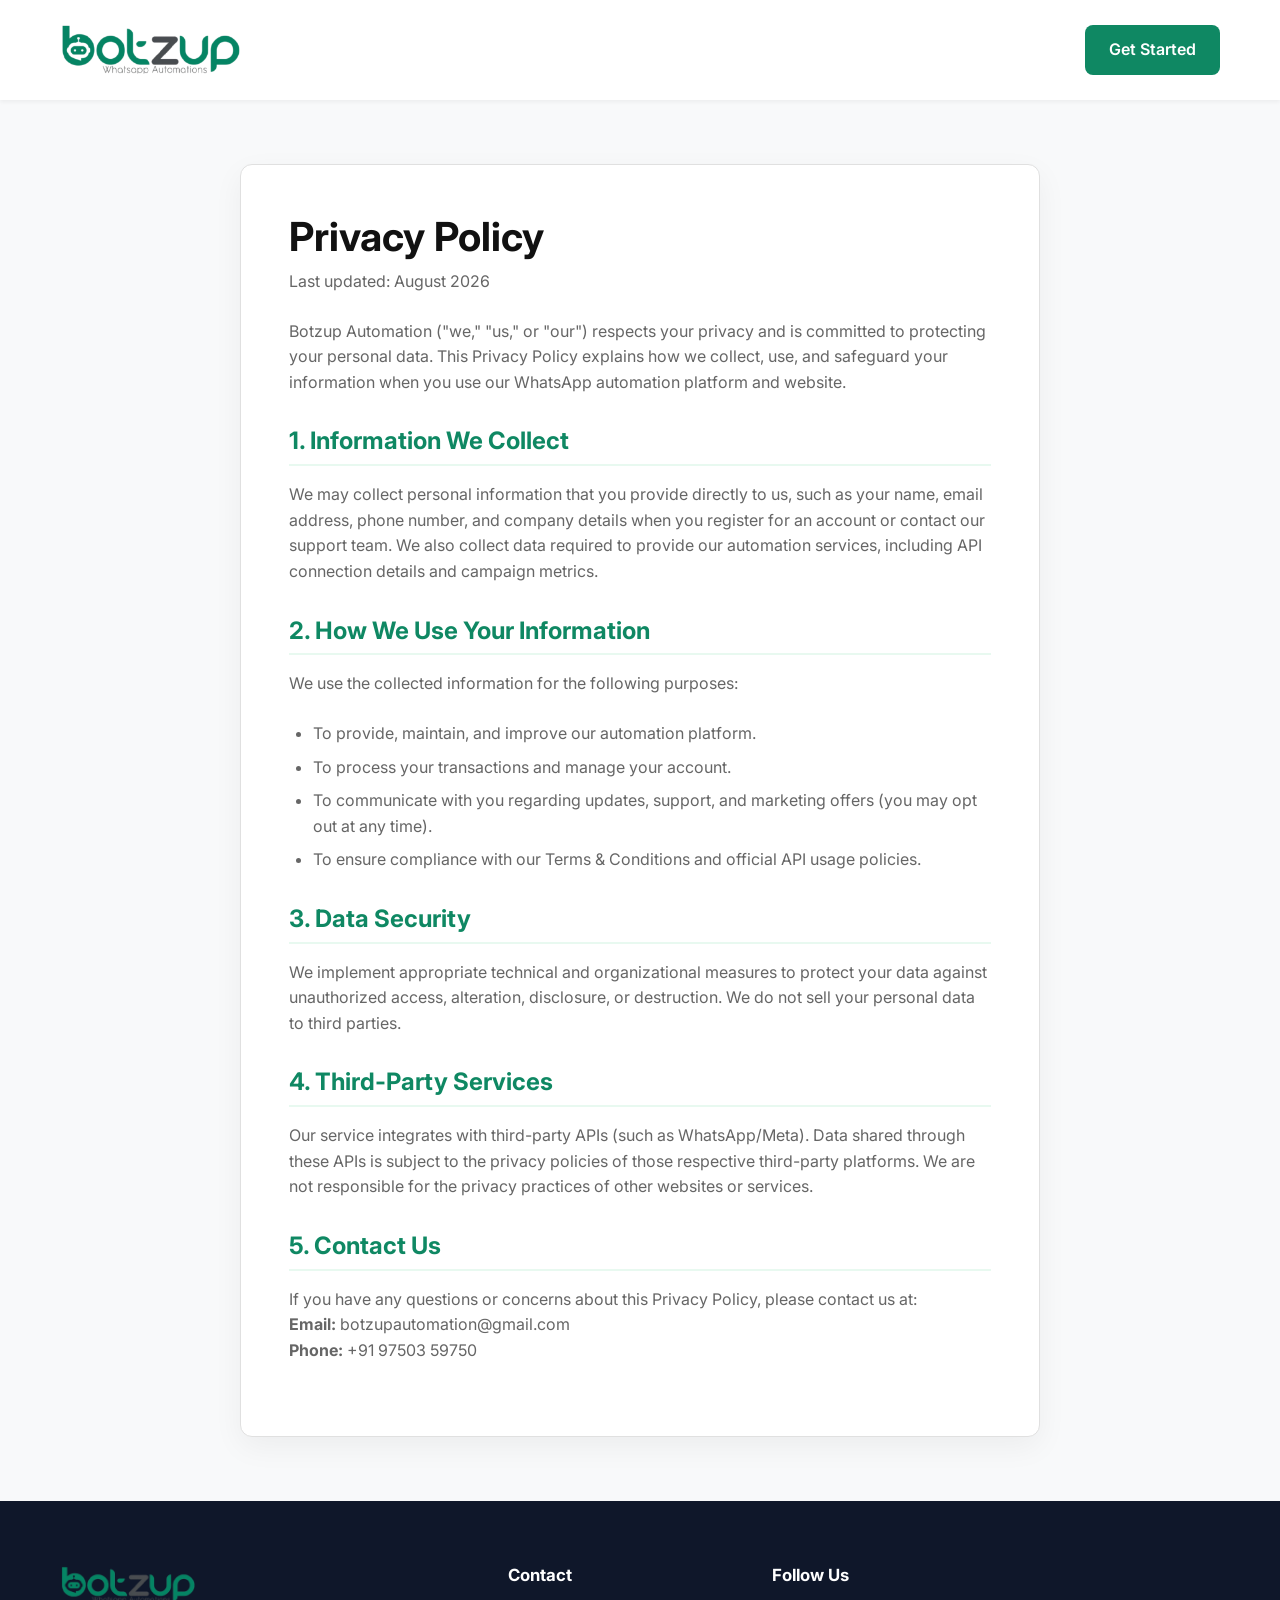
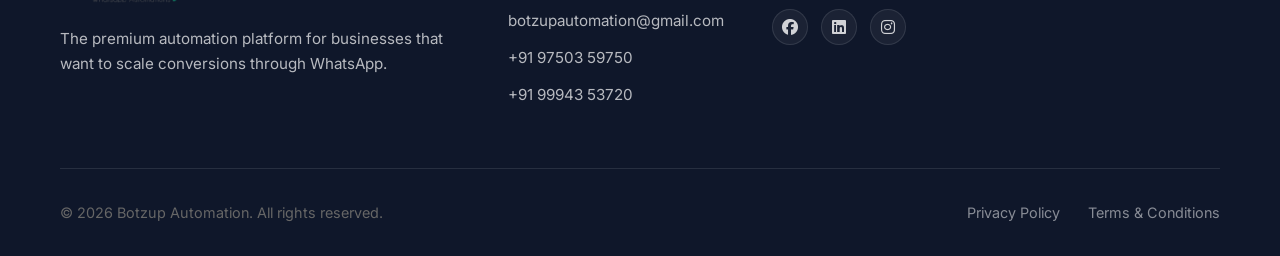
==== privacy-policy.html @ b065ecfe "first commit" ====
<!DOCTYPE html>
<html lang="en">

<head>
    <meta charset="UTF-8">
    <meta name="viewport" content="width=device-width, initial-scale=1.0">
    <title>Privacy Policy - Botzup</title>
    <link rel="stylesheet" href="css/style.css">
    <link href="https://fonts.googleapis.com/css2?family=Inter:wght@400;500;600;700;800&display=swap" rel="stylesheet">
    <link rel="stylesheet" href="https://cdnjs.cloudflare.com/ajax/libs/font-awesome/6.4.0/css/all.min.css">
    <link rel="icon" href="assets/images/logo.png">
</head>

<body>
    
    <header class="header" id="header">
        <div class="container header-container">
            <a href="index.html" class="logo">
                <img src="assets/images/logo23.png" alt="Botzup Ads Logo">
            </a>
            <div class="header-cta">
                <a href="login.html" class="btn btn-primary" style="text-decoration: none;">Get Started</a>
            </div>
        </div>
    </header>

    <main>
        <section class="section" style="background-color: var(--bg-light); padding: 4rem 0;">
            <div class="container">
                <div class="legal-content">
                    <h1>Privacy Policy</h1>
                    <p>Last updated: August 2026</p>
                    <p>Botzup Automation ("we," "us," or "our") respects your privacy and is committed to protecting your personal data. This Privacy Policy explains how we collect, use, and safeguard your information when you use our WhatsApp automation platform and website.</p>

                    <h2>1. Information We Collect</h2>
                    <p>We may collect personal information that you provide directly to us, such as your name, email address, phone number, and company details when you register for an account or contact our support team. We also collect data required to provide our automation services, including API connection details and campaign metrics.</p>

                    <h2>2. How We Use Your Information</h2>
                    <p>We use the collected information for the following purposes:</p>
                    <ul>
                        <li>To provide, maintain, and improve our automation platform.</li>
                        <li>To process your transactions and manage your account.</li>
                        <li>To communicate with you regarding updates, support, and marketing offers (you may opt out at any time).</li>
                        <li>To ensure compliance with our Terms & Conditions and official API usage policies.</li>
                    </ul>

                    <h2>3. Data Security</h2>
                    <p>We implement appropriate technical and organizational measures to protect your data against unauthorized access, alteration, disclosure, or destruction. We do not sell your personal data to third parties.</p>

                    <h2>4. Third-Party Services</h2>
                    <p>Our service integrates with third-party APIs (such as WhatsApp/Meta). Data shared through these APIs is subject to the privacy policies of those respective third-party platforms. We are not responsible for the privacy practices of other websites or services.</p>

                    <h2>5. Contact Us</h2>
                    <p>If you have any questions or concerns about this Privacy Policy, please contact us at:<br>
                    <strong>Email:</strong> botzupautomation@gmail.com<br>
                    <strong>Phone:</strong> +91 97503 59750</p>
                </div>
            </div>
        </section>
    </main>

    <footer class="footer">
        <div class="container">
            <div class="footer-grid">
                <div class="footer-brand">
                    <img src="assets/images/logo23.png" alt="Botzup Ads Logo"
                        style="height: 40px; margin-bottom: 15px;">
                    <p>The premium automation platform for businesses that want to scale conversions through WhatsApp.</p>
                </div>
                <div class="footer-contact">
                    <h4>Contact</h4>
                    <p>botzupautomation@gmail.com</p>
                    <p>+91 97503 59750</p>
                    <p>+91 99943 53720</p>
                </div>
                <div class="footer-social">
                    <h4>Follow Us</h4>
                    <div class="social-links">
                        <a href="https://www.facebook.com/profile.php?id=61565108740027"><i
                                class="fa-brands fa-facebook"></i></a>
                        <a href="https://www.linkedin.com/in/botzup-automations-439b57391/"><i
                                class="fa-brands fa-linkedin"></i></a>
                        <a href="https://www.instagram.com/botzup_automations/"><i
                                class="fa-brands fa-instagram"></i></a>
                    </div>
                </div>
            </div>
            <div class="footer-bottom">
                <p>&copy; 2026 Botzup Automation. All rights reserved.</p>
                <p>
                    <a href="privacy-policy.html">Privacy Policy</a>
                    <a href="terms-conditions.html">Terms & Conditions</a>
                </p>
            </div>
        </div>
    </footer>

    <script src="js/script.js"></script>
</body>

</html>
---- css/style.css ----
/* 1. Reset / Base */
* {
    margin: 0;
    padding: 0;
    box-sizing: border-box;
}

/* 2. Variables */
:root {
    --primary-color: #0f8863;
    /* Botzup Logo Teal */
    --primary-dark: #096347;
    --secondary-color: #4a4a4f;
    --text-color: #333333;
    --text-light: #666666;
    --bg-color: #ffffff;
    --bg-light: #f8f9fa;
    --border-color: #e0e0e0;
    --shadow-sm: 0 2px 4px rgba(0, 0, 0, 0.05);
    --shadow-md: 0 4px 6px rgba(0, 0, 0, 0.07);
    --shadow-lg: 0 10px 15px rgba(0, 0, 0, 0.1);
    --border-radius: 12px;
    --transition: all 0.3s ease;
    --font-family: 'Inter', sans-serif;
}

/* 3. Typography */
body {
    font-family: var(--font-family);
    color: var(--text-color);
    line-height: 1.6;
    background-color: var(--bg-color);
}

h1,
h2,
h3,
h4,
h5,
h6 {
    font-weight: 700;
    line-height: 1.2;
    margin-bottom: 1rem;
    color: #111;
}

h1 {
    font-size: 3rem;
}

h2 {
    font-size: 2.2rem;
}

h3 {
    font-size: 1.5rem;
}

p {
    margin-bottom: 1rem;
    color: var(--text-light);
}

a {
    color: var(--primary-dark);
    text-decoration: none;
    transition: var(--transition);
}

a:hover {
    color: var(--primary-color);
}

.container {
    max-width: 1200px;
    margin: 0 auto;
    padding: 0 20px;
}

.section-title {
    text-align: center;
    margin-bottom: 3rem;
}

section {
    padding: 5rem 0;
}

.bg-light {
    background-color: var(--bg-light);
}

/* 4. Buttons */
.btn {
    display: inline-block;
    padding: 12px 24px;
    border-radius: 8px;
    font-weight: 600;
    font-size: 1rem;
    cursor: pointer;
    border: none;
    transition: var(--transition);
    text-align: center;
}

.btn-primary {
    background-color: var(--primary-color);
    color: white;
}

.btn-primary:hover {
    background-color: var(--primary-dark);
    transform: translateY(-2px);
    box-shadow: var(--shadow-md);
}

.btn-secondary {
    background-color: var(--text-color);
    color: white;
}

.btn-secondary:hover {
    background-color: #111;
    transform: translateY(-2px);
}

.btn-outline {
    background-color: transparent;
    border: 2px solid white;
    color: white;
}

.btn-outline:hover {
    background-color: white;
    color: var(--primary-dark);
}

.btn-whatsapp {
    background-color: #fff;
    color: var(--primary-color);
    border: 1px solid var(--border-color);
    display: flex;
    align-items: center;
    gap: 8px;
    justify-content: center;
}

.btn-whatsapp:hover {
    background-color: var(--bg-light);
    border-color: var(--primary-color);
}

.btn-whatsapp i {
    font-size: 1.2rem;
}

/* 4.5 Header */
.header {
    background: white;
    padding: 15px 0;
    box-shadow: var(--shadow-sm);
    position: sticky;
    top: 0;
    z-index: 1000;
}

.header-container {
    display: flex;
    justify-content: space-between;
    align-items: center;
}

.logo {
    display: flex;
    align-items: center;
    text-decoration: none;
}

.logo img {
    height: 70px;
    /* Standard navbar logo height */
    width: 180px;
    object-fit: contain;
    /* margin-top: -31px; */
}

.nav {
    display: flex;
    align-items: center;
    gap: 2rem;
}

.nav-list {
    display: flex;
    list-style: none;
    gap: 1.5rem;
}

.nav-link {
    color: var(--text-color);
    font-weight: 500;
}

.nav-link:hover {
    color: var(--primary-color);
}

/* 5. Hero */
.hero-section {
    padding: 6rem 0;
    background: linear-gradient(135deg, #ffffff 0%, #f0fcf4 100%);
    overflow: hidden;
}

.hero-container {
    display: flex;
    align-items: center;
    gap: 4rem;
}

.hero-content {
    flex: 1;
}

.hero-content h1 {
    font-size: 3.5rem;
    margin-bottom: 1.5rem;
    letter-spacing: -1px;
}

.hero-content p {
    font-size: 1.2rem;
    margin-bottom: 2rem;
}

.hero-buttons {
    display: flex;
    gap: 1rem;
}

.hero-visual {
    flex: 1;
    position: relative;
}

.hero-badge {
    display: inline-block;
    padding: 6px 12px;
    background-color: #e8f9f0;
    color: var(--primary-dark);
    font-size: 0.9rem;
    font-weight: 600;
    border-radius: 20px;
    margin-bottom: 1.5rem;
}

.hero-trust {
    margin-top: 1.5rem;
    font-size: 0.9rem;
    color: var(--text-light);
    font-weight: 500;
}

/* Hero Form */
.hero-form-container {
    background: white;
    padding: 2.5rem;
    border-radius: var(--border-radius);
    box-shadow: var(--shadow-lg);
    border: 1px solid var(--border-color);
}

.hero-form-container h3 {
    margin-bottom: 0.5rem;
    font-size: 1.5rem;
    color: var(--primary-dark);
}

.hero-form-container p {
    margin-bottom: 1.5rem;
    font-size: 0.95rem;
}

.form-group {
    margin-bottom: 1.5rem;
    text-align: left;
}

.form-group label {
    display: block;
    margin-bottom: 0.5rem;
    font-weight: 600;
    font-size: 0.9rem;
    color: var(--text-color);
}

.form-group input {
    width: 100%;
    padding: 12px 15px;
    border: 1px solid var(--border-color);
    border-radius: 8px;
    font-family: var(--font-family);
    font-size: 1rem;
    transition: var(--transition);
}

.form-group input:focus {
    outline: none;
    border-color: var(--primary-color);
    box-shadow: 0 0 0 3px rgba(37, 211, 102, 0.2);
}

.btn-block {
    width: 100%;
    display: block;
}

/* Trusted Brands Marquee */
.trusted-section {
    padding: 3rem 0;
    background: white;
    border-bottom: 1px solid var(--border-color);
}

.trusted-title {
    text-align: center;
    font-size: 0.95rem;
    font-weight: 600;
    color: var(--text-light);
    text-transform: uppercase;
    letter-spacing: 1px;
    margin-bottom: 2rem;
}

.logo-slider {
    height: 60px;
    margin: auto;
    overflow: hidden;
    position: relative;
    width: 100%;
}

.logo-slider::before,
.logo-slider::after {
    background: linear-gradient(to right, rgba(255, 255, 255, 1) 0%, rgba(255, 255, 255, 0) 100%);
    content: "";
    height: 60px;
    position: absolute;
    width: 100px;
    z-index: 2;
}

.logo-slider::after {
    right: 0;
    top: 0;
    transform: rotateZ(180deg);
}

.logo-slider::before {
    left: 0;
    top: 0;
}

.logo-slide-track {
    animation: scroll 20s linear infinite;
    display: flex;
    width: calc(200px * 10);
    /* 10 slides total */
}

.slide {
    height: 60px;
    width: 200px;
    display: flex;
    align-items: center;
    justify-content: center;
    padding: 0 20px;
}

.slide img {
    max-height: 40px;
    max-width: 100%;
    filter: grayscale(100%) opacity(60%);
    transition: var(--transition);
}

.slide img:hover {
    filter: grayscale(0%) opacity(100%);
}

@keyframes scroll {
    0% {
        transform: translateX(0);
    }

    100% {
        transform: translateX(calc(-200px * 5));
    }

    /* scroll 5 slides */
}

/* 6. Problem Section */
.problem-section {
    padding: 5rem 0;
    background-color: var(--bg-light);
}

.problem-slider {
    position: relative;
    width: 100%;
    overflow: hidden;
    padding: 1rem 0;
}

.problem-slide-track {
    display: flex;
    gap: 2rem;
    width: max-content;
    animation: scroll-problem 35s linear infinite;
}

.problem-slide-track:hover {
    animation-play-state: paused;
}

@keyframes scroll-problem {
    0% {
        transform: translateX(0);
    }

    100% {
        transform: translateX(calc(-50% - 1rem));
    }
}

.problem-card {
    background: white;
    padding: 1.5rem;
    border-radius: var(--border-radius);
    border: 1px solid var(--border-color);
    text-align: center;
    transition: var(--transition);
    width: 280px;
    flex-shrink: 0;
}

.problem-card:hover {
    box-shadow: var(--shadow-md);
    transform: translateY(-5px);
}

.problem-icon {
    width: 64px;
    height: 64px;
    background: #fef2f2;
    color: #ef4444;
    border-radius: 50%;
    display: flex;
    align-items: center;
    justify-content: center;
    font-size: 1.75rem;
    margin: 0 auto 1.5rem auto;
    transition: var(--transition);
}

.problem-card:hover .problem-icon {
    background: #ef4444;
    color: white;
    transform: scale(1.1);
}

.problem-explore-more {
    margin-top: 4rem;
    background: white;
    padding: 3rem;
    border-radius: var(--border-radius);
    box-shadow: var(--shadow-sm);
    border: 1px solid var(--border-color);
}

.explore-title {
    text-align: center;
    margin-bottom: 0.5rem;
    font-size: 1.8rem;
}

.explore-subtitle {
    text-align: center;
    color: var(--text-color);
    margin-bottom: 2rem;
    font-size: 1.1rem;
}

.explore-list ul {
    list-style: none;
    padding: 0;
    max-width: 600px;
    margin: 0 auto 2rem auto;
}

.explore-list li {
    padding: 0.75rem 0;
    font-size: 1.1rem;
    border-bottom: 1px solid var(--border-color);
    display: flex;
    align-items: center;
    gap: 12px;
}

.explore-list li i {
    color: #ef4444;
    font-size: 1.2rem;
}

.explore-list li:last-child {
    border-bottom: none;
}

.explore-highlight {
    background: #fff5f5;
    padding: 1.5rem;
    border-radius: 4px;
    text-align: center;
    border-left: 4px solid #ef4444;
    max-width: 800px;
    margin: 0 auto;
}

.explore-highlight p {
    margin: 0;
    color: #b91c1c;
    font-weight: 700;
    font-size: 1.1rem;
}

/* 6.5 Features Problem Solving */
.features-section {
    padding: 5rem 0;
    background-color: white;
}

.features-list {
    display: grid;
    grid-template-columns: repeat(4, 1fr);
    gap: 1.5rem;
}

.feature-row {
    display: flex;
    flex-direction: column;
    align-items: center;
    text-align: center;
    gap: 1.5rem;
    padding: 2.5rem 1.5rem;
    background: var(--bg-light);
    border-radius: var(--border-radius);
    border: 1px solid var(--border-color);
    transition: var(--transition);
}

.feature-row:hover {
    box-shadow: var(--shadow-md);
    transform: translateY(-5px);
    border-color: var(--primary-color);
}

.feature-icon {
    width: 70px;
    height: 70px;
    background: var(--primary-color);
    color: white;
    border-radius: 50%;
    display: flex;
    align-items: center;
    justify-content: center;
    font-size: 1.8rem;
    margin-bottom: 0.5rem;
}

.feature-content h3 {
    font-size: 1.3rem;
    margin-bottom: 1rem;
    color: var(--primary-dark);
}

.feature-details p {
    margin-bottom: 0.5rem;
    font-size: 0.95rem;
    color: var(--text-light);
}

.feature-details strong {
    color: var(--text-color);
    display: block;
    margin-bottom: 0.2rem;
    margin-top: 1rem;
}

.feature-highlight {
    margin-top: auto;
    width: 100%;
    padding-top: 1.5rem;
    border-top: 1px solid var(--border-color);
}

.feature-highlight span {
    display: block;
    font-size: 1.05rem;
    font-weight: 700;
    color: var(--primary-color);
}

/* 7. How It Works */
.workflow-container {
    display: flex;
    align-items: center;
    justify-content: space-between;
    text-align: center;
}

.workflow-step {
    flex: 1;
    position: relative;
    padding: 1rem;
}

.step-number {
    width: 30px;
    height: 30px;
    background: var(--primary-color);
    color: white;
    border-radius: 50%;
    display: flex;
    align-items: center;
    justify-content: center;
    font-weight: bold;
    margin: 0 auto 1rem auto;
}

.step-icon {
    font-size: 2rem;
    color: var(--primary-dark);
    margin-bottom: 1rem;
}

.workflow-arrow {
    color: #ccc;
    font-size: 1.5rem;
}

/* 8. Features */
.features-grid {
    display: grid;
    grid-template-columns: repeat(auto-fit, minmax(280px, 1fr));
    gap: 2rem;
}

.feature-card {
    background: white;
    padding: 2rem;
    border-radius: var(--border-radius);
    box-shadow: var(--shadow-sm);
    transition: var(--transition);
}

.feature-card:hover {
    box-shadow: var(--shadow-lg);
    transform: translateY(-5px);
}

.feature-icon {
    width: 50px;
    height: 50px;
    background: #e8f9f0;
    color: var(--primary-color);
    border-radius: 10px;
    display: flex;
    align-items: center;
    justify-content: center;
    font-size: 1.5rem;
    margin-bottom: 1.5rem;
}

/* 9. Business Use Cases */
.use-cases-grid {
    display: grid;
    grid-template-columns: repeat(auto-fit, minmax(300px, 1fr));
    gap: 2rem;
}

.use-case-card {
    background: white;
    border-radius: var(--border-radius);
    overflow: hidden;
    box-shadow: var(--shadow-sm);
    transition: var(--transition);
}

.use-case-card:hover {
    box-shadow: var(--shadow-md);
}

.use-case-card img {
    width: 100%;
    height: 200px;
    object-fit: cover;
}

.use-case-content {
    padding: 1.5rem;
}

/* 10. Before vs After */
.comparison-container {
    display: flex;
    gap: 2rem;
}

.comparison-card {
    flex: 1;
    background: white;
    border-radius: var(--border-radius);
    padding: 2.5rem;
    box-shadow: var(--shadow-md);
}

.comparison-card.before {
    border-top: 5px solid #ef4444;
}

.comparison-card.after {
    border-top: 5px solid var(--primary-color);
}

.comparison-header {
    display: flex;
    align-items: center;
    justify-content: space-between;
    margin-bottom: 1.5rem;
    padding-bottom: 1rem;
    border-bottom: 1px solid var(--border-color);
}

.comparison-header h3 {
    margin-bottom: 0;
}

.icon-red {
    color: #ef4444;
    font-size: 2rem;
}

.icon-green {
    color: var(--primary-color);
    font-size: 2rem;
}

.comparison-list {
    list-style: none;
}

.comparison-list li {
    display: flex;
    align-items: center;
    gap: 10px;
    margin-bottom: 1rem;
    font-size: 1.1rem;
    font-weight: 500;
}

.before .comparison-list li i {
    color: #ef4444;
}

.after .comparison-list li i {
    color: var(--primary-color);
}

/* 11. Dashboard Preview */
.dashboard-preview {
    border-radius: 16px;
    overflow: hidden;
    box-shadow: var(--shadow-lg);
    border: 1px solid var(--border-color);
}

.dashboard-img {
    width: 100%;
    display: block;
    height: auto;
}

/* 12. Testimonials */
.testimonials-section {
    padding: 5rem 0;
    overflow: hidden;
}

.testimonials-slider {
    position: relative;
    width: 100%;
    overflow: hidden;
    padding: 1rem 0;
}

.testimonials-slide-track {
    display: flex;
    gap: 2rem;
    width: max-content;
    animation: scroll-testimonials 40s linear infinite;
}

.testimonials-slide-track:hover {
    animation-play-state: paused;
}

@keyframes scroll-testimonials {
    0% {
        transform: translateX(0);
    }

    100% {
        transform: translateX(calc(-50% - 1rem));
    }

    /* Scrolls exactly half the track length (the 5 original items + their gap) */
}

.testimonial-card {
    background: white;
    padding: 2rem;
    border-radius: var(--border-radius);
    box-shadow: var(--shadow-sm);
    width: 400px;
    flex-shrink: 0;
}

.rating {
    color: #fbbf24;
    margin-bottom: 1rem;
}

.testimonial-text {
    font-style: italic;
    font-size: 1.1rem;
    margin-bottom: 1.5rem;
    color: var(--text-color);
}

.customer-info {
    display: flex;
    align-items: center;
    gap: 1rem;
}

.customer-img {
    width: 50px;
    height: 50px;
    border-radius: 50%;
    object-fit: cover;
}

.customer-info h4 {
    margin-bottom: 0;
    font-size: 1rem;
}

.customer-info p {
    margin-bottom: 0;
    font-size: 0.9rem;
}

/* 13. FAQ */
.faq-accordion {
    max-width: 800px;
    margin: 0 auto;
}

.faq-item {
    border: 1px solid var(--border-color);
    border-radius: 8px;
    margin-bottom: 1rem;
    overflow: hidden;
    background: white;
}

.faq-question {
    width: 100%;
    text-align: left;
    padding: 1.5rem;
    background: none;
    border: none;
    font-size: 1.1rem;
    font-weight: 600;
    color: var(--text-color);
    cursor: pointer;
    display: flex;
    justify-content: space-between;
    align-items: center;
}

.faq-question i {
    transition: var(--transition);
}

.faq-item.active .faq-question i {
    transform: rotate(180deg);
}

.faq-answer {
    padding: 0 1.5rem;
    max-height: 0;
    overflow: hidden;
    transition: max-height 0.3s ease-out, padding 0.3s ease;
}

.faq-item.active .faq-answer {
    padding: 0 1.5rem 1.5rem;
    max-height: 300px;
}

/* 14. Final CTA */
.cta-section {
    background-color: var(--secondary-color);
    color: white;
    text-align: center;
    padding: 6rem 0;
}

.cta-section h2 {
    color: white;
}

.cta-section p {
    color: rgba(255, 255, 255, 0.8);
    font-size: 1.2rem;
    margin-bottom: 2rem;
}

.cta-buttons {
    display: flex;
    justify-content: center;
    gap: 1rem;
    flex-wrap: wrap;
}

/* 15. Footer */
.footer {
    background-color: #0f172a;
    padding: 4rem 0 2rem;
    color: rgba(255, 255, 255, 0.7);
}

.footer-grid {
    display: grid;
    grid-template-columns: 2fr 1fr 1fr 1fr;
    gap: 3rem;
    margin-bottom: 3rem;
}

.footer-brand p {
    color: rgba(255, 255, 255, 0.7);
    font-size: 0.95rem;
    line-height: 1.6;
}

.footer h4 {
    margin-bottom: 1.5rem;
    font-size: 1.05rem;
    color: white;
}

.footer-contact p {
    color: rgba(255, 255, 255, 0.7);
    margin-bottom: 0.8rem;
    font-size: 0.95rem;
}

.footer-legal ul {
    list-style: none;
    padding: 0;
}

.footer-legal ul li {
    margin-bottom: 0.8rem;
}

.footer-legal ul li a {
    color: rgba(255, 255, 255, 0.7);
    text-decoration: none;
    font-size: 0.95rem;
    transition: var(--transition);
}

.footer-legal ul li a:hover {
    color: white;
    text-decoration: underline;
}

.social-links {
    display: flex;
    gap: 0.8rem;
}

.social-links a {
    width: 36px;
    height: 36px;
    background: rgba(255, 255, 255, 0.05);
    border-radius: 50%;
    display: flex;
    align-items: center;
    justify-content: center;
    color: rgba(255, 255, 255, 0.8);
    border: 1px solid rgba(255, 255, 255, 0.1);
    transition: var(--transition);
}

.social-links a:hover {
    background: var(--primary-color);
    color: white;
    border-color: var(--primary-color);
}

.footer-bottom {
    display: flex;
    justify-content: space-between;
    align-items: center;
    flex-wrap: wrap;
    gap: 1rem;
    padding-top: 2rem;
    border-top: 1px solid rgba(255, 255, 255, 0.1);
    color: rgba(255, 255, 255, 0.5);
    font-size: 0.9rem;
}

.footer-bottom p {
    margin: 0;
}

.footer-bottom a {
    color: rgba(255, 255, 255, 0.5);
    text-decoration: none;
    margin-left: 1.5rem;
    transition: var(--transition);
}

.footer-bottom a:hover {
    color: white;
}

/* 17. Contact Section */
.contact-section {
    background-color: var(--bg-color);
    padding: 5rem 0;
}

.contact-container {
    display: flex;
    gap: 4rem;
    align-items: center;
}

.contact-content {
    flex: 1;
}

.contact-info {
    display: flex;
    flex-direction: column;
    gap: 1.5rem;
}

.contact-info-item {
    display: flex;
    align-items: flex-start;
    gap: 1rem;
}

.contact-info-item i {
    font-size: 1.5rem;
    color: var(--primary-color);
    background: var(--bg-light);
    padding: 1rem;
    border-radius: 50%;
    display: flex;
    align-items: center;
    justify-content: center;
    width: 60px;
    height: 60px;
}

.contact-info-item h4 {
    margin-bottom: 0.25rem;
    font-size: 1.2rem;
}

.contact-info-item p {
    margin-bottom: 0;
}

.contact-form-container {
    flex: 1.2;
    background: white;
    padding: 3rem;
    border-radius: var(--border-radius);
    box-shadow: var(--shadow-lg);
}

.contact-form {
    display: flex;
    flex-direction: column;
    gap: 1.5rem;
}

.form-row {
    display: flex;
    gap: 1.5rem;
}

.form-row .contact-form-group {
    flex: 1;
}

.contact-form-group {
    display: flex;
    flex-direction: column;
    gap: 0.5rem;
}

.contact-form-group label {
    font-weight: 600;
    font-size: 0.95rem;
    color: var(--secondary-color);
}

.contact-form-group input,
.contact-form-group textarea {
    padding: 12px 15px;
    border: 1px solid var(--border-color);
    border-radius: 8px;
    font-family: var(--font-family);
    font-size: 1rem;
    transition: var(--transition);
    width: 100%;
}

.contact-form-group input:focus,
.contact-form-group textarea:focus {
    outline: none;
    border-color: var(--primary-color);
    box-shadow: 0 0 0 3px rgba(15, 136, 99, 0.1);
}

.contact-form-group textarea {
    resize: vertical;
}

/* 18. Modal */
.modal {
    display: none;
    position: fixed;
    z-index: 1000;
    left: 0;
    top: 0;
    width: 100%;
    height: 100%;
    background-color: rgba(0, 0, 0, 0.5);
    align-items: center;
    justify-content: center;
}

.modal-content {
    background-color: white;
    padding: 2.5rem;
    border-radius: var(--border-radius);
    max-width: 400px;
    width: 90%;
    position: relative;
    box-shadow: var(--shadow-lg);
}

.close-modal {
    position: absolute;
    top: 15px;
    right: 20px;
    font-size: 1.5rem;
    cursor: pointer;
    color: #666;
    transition: var(--transition);
}

.close-modal:hover {
    color: #000;
}

/* 16. Responsive Media Queries */
@media (max-width: 992px) {
    .header-container {
        padding: 0 15px;
        display: flex;
        justify-content: space-between;
        align-items: center;
    }

    .logo img {
        height: 55px;
        /* Scaled down for mobile */
    }

    .header-cta .btn {
        padding: 0.4rem 1rem;
        font-size: 1rem;
        line-height: 1.2;
        border-radius: 8px;
        width: 80px;
        white-space: normal;
        text-align: center;
        display: flex;
        align-items: center;
        justify-content: center;
    }

    .hero-container {
        flex-direction: column;
        text-align: center;
    }

    .hero-buttons {
        justify-content: center;
    }

    .comparison-container {
        flex-direction: column;
    }

    .features-list {
        grid-template-columns: repeat(2, 1fr);
    }

    .footer-grid {
        grid-template-columns: repeat(2, 1fr);
    }

    .contact-container {
        flex-direction: column;
    }

    .form-row {
        flex-direction: column;
        gap: 1rem;
    }
}

@media (max-width: 768px) {
    .hero-content h1 {
        font-size: 2.5rem;
    }

    .workflow-container {
        flex-direction: column;
    }

    .workflow-arrow {
        transform: rotate(90deg);
        margin: 1rem 0;
    }

    .cta-buttons {
        flex-direction: column;
    }

    .features-list {
        grid-template-columns: 1fr;
    }

    .footer-grid {
        grid-template-columns: 1fr;
    }

    .footer-bottom {
        flex-direction: column;
        text-align: center;
        gap: 1.5rem;
    }

    .footer-bottom a {
        margin: 0 0.5rem;
    }
}

/* Legal Pages Styling */
.legal-content {
    background: #ffffff;
    padding: 3rem;
    border-radius: 12px;
    box-shadow: 0 10px 30px rgba(0, 0, 0, 0.05);
    border: 1px solid #e0e0e0;
    max-width: 800px;
    margin: 0 auto;
}

.legal-content h1 {
    font-size: 2.5rem;
    color: #111111;
    margin-bottom: 0.5rem;
}

.legal-content p {
    color: #666666;
    font-size: 1rem;
    line-height: 1.6;
    margin-bottom: 1.5rem;
}

.legal-content h2 {
    font-size: 1.5rem;
    color: #0f8863;
    margin-top: 2rem;
    margin-bottom: 1rem;
    border-bottom: 2px solid #e8f9f0;
    padding-bottom: 0.5rem;
}

.legal-content ul {
    margin-bottom: 1.5rem;
    padding-left: 1.5rem;
}

.legal-content li {
    color: #666666;
    font-size: 1rem;
    line-height: 1.6;
    margin-bottom: 0.5rem;
    list-style-type: disc;
}

/ *   1 9 .   D y n a m i c   S e c t i o n s   * / 
 . m e d i a - g r i d   { 
         d i s p l a y :   g r i d ; 
         g r i d - t e m p l a t e - c o l u m n s :   r e p e a t ( a u t o - f i l l ,   m i n m a x ( 3 0 0 p x ,   1 f r ) ) ; 
         g a p :   1 . 5 r e m ; 
         m a r g i n - t o p :   1 . 5 r e m ; 
 } 
 
 . m e d i a - c a r d   { 
         b a c k g r o u n d :   # f f f ; 
         b o r d e r - r a d i u s :   v a r ( - - b o r d e r - r a d i u s ) ; 
         o v e r f l o w :   h i d d e n ; 
         b o x - s h a d o w :   v a r ( - - s h a d o w - s m ) ; 
         b o r d e r :   1 p x   s o l i d   v a r ( - - b o r d e r - c o l o r ) ; 
         t r a n s i t i o n :   v a r ( - - t r a n s i t i o n ) ; 
 } 
 
 . m e d i a - c a r d : h o v e r   { 
         b o x - s h a d o w :   v a r ( - - s h a d o w - m d ) ; 
         t r a n s f o r m :   t r a n s l a t e Y ( - 3 p x ) ; 
 } 
 
 . m e d i a - c a r d   . v i d e o - c o n t a i n e r   { 
         p o s i t i o n :   r e l a t i v e ; 
         p a d d i n g - b o t t o m :   5 6 . 2 5 % ;   / *   1 6 : 9   A s p e c t   R a t i o   * / 
         h e i g h t :   0 ; 
         o v e r f l o w :   h i d d e n ; 
 } 
 
 . m e d i a - c a r d   . v i d e o - c o n t a i n e r   i f r a m e ,   
 . m e d i a - c a r d   . v i d e o - c o n t a i n e r   v i d e o   { 
         p o s i t i o n :   a b s o l u t e ; 
         t o p :   0 ; 
         l e f t :   0 ; 
         w i d t h :   1 0 0 % ; 
         h e i g h t :   1 0 0 % ; 
 } 
  
 
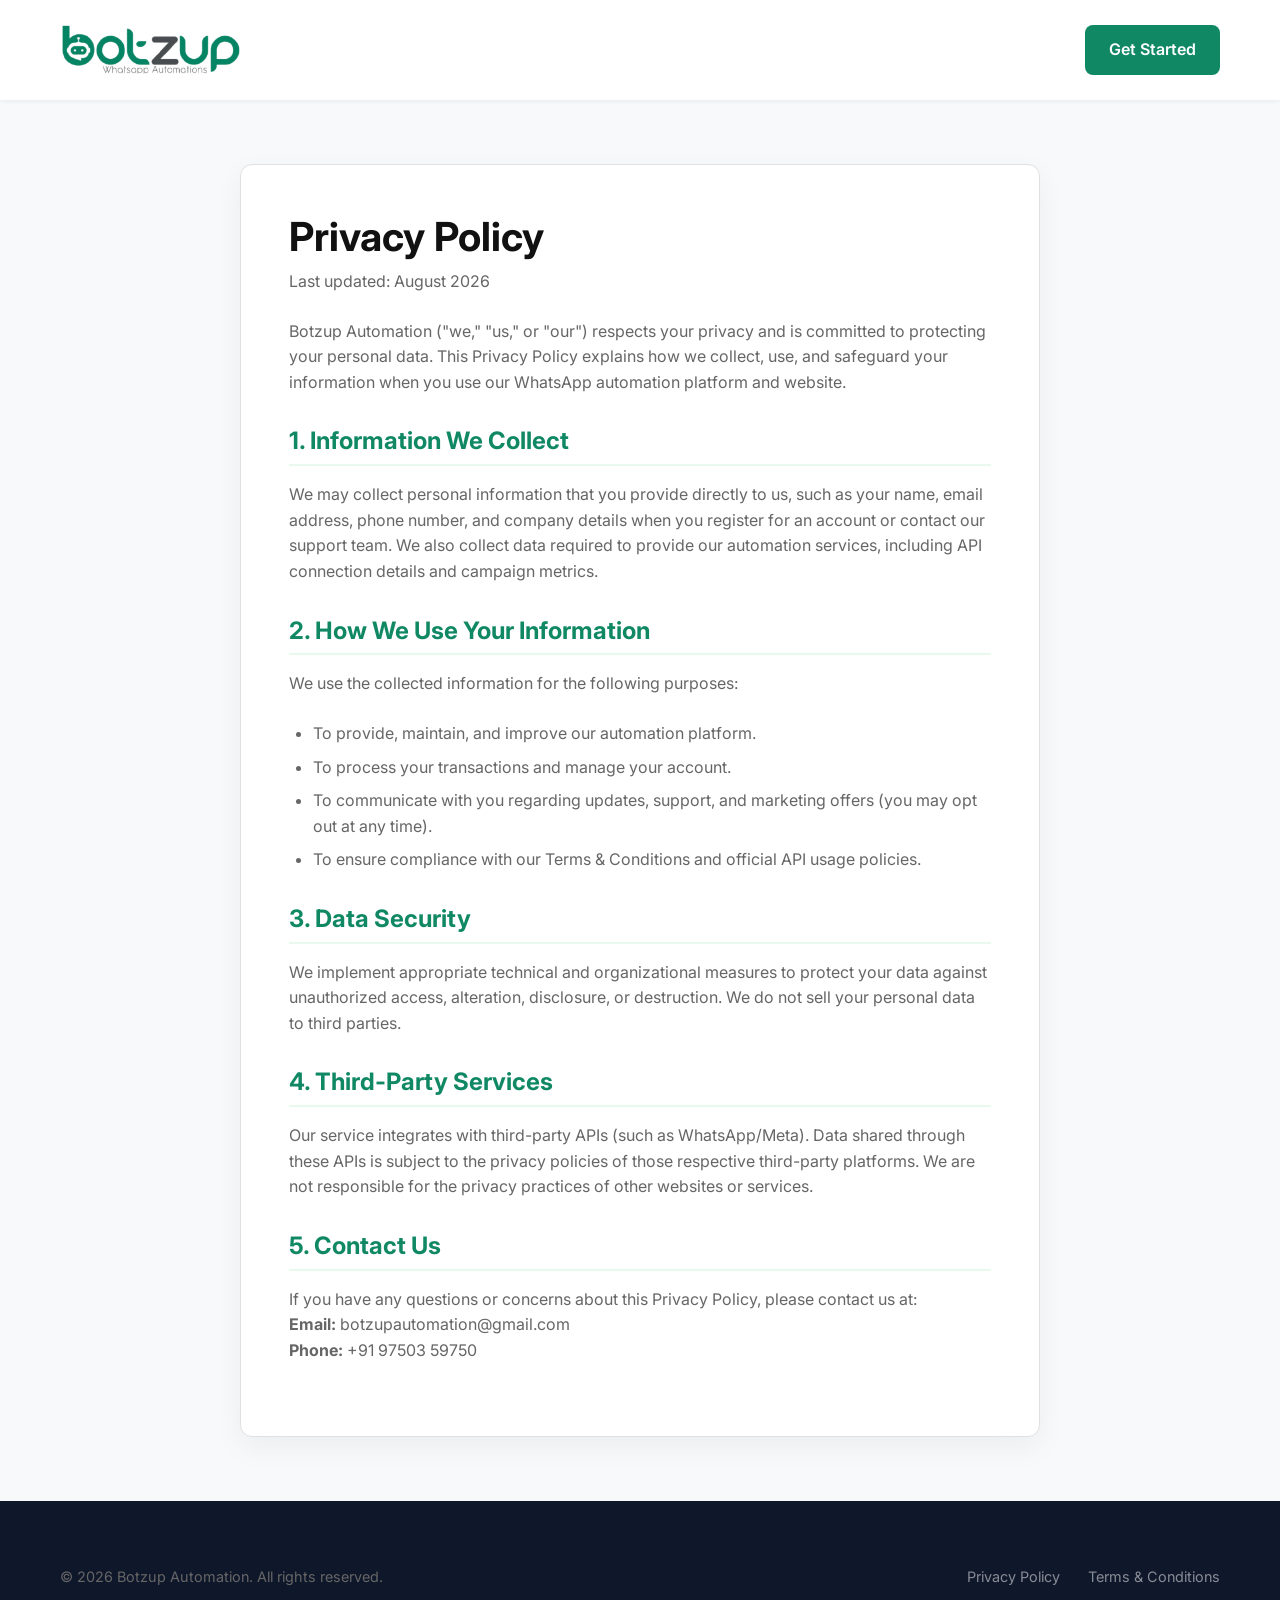
==== commit ce99be5a: "changes" ====
--- a/privacy-policy.html
+++ b/privacy-policy.html
@@ -59,33 +59,9 @@
         </section>
     </main>
 
-    <footer class="footer">
+   <footer class="footer">
         <div class="container">
-            <div class="footer-grid">
-                <div class="footer-brand">
-                    <img src="assets/images/logo23.png" alt="Botzup Ads Logo"
-                        style="height: 40px; margin-bottom: 15px;">
-                    <p>The premium automation platform for businesses that want to scale conversions through WhatsApp.</p>
-                </div>
-                <div class="footer-contact">
-                    <h4>Contact</h4>
-                    <p>botzupautomation@gmail.com</p>
-                    <p>+91 97503 59750</p>
-                    <p>+91 99943 53720</p>
-                </div>
-                <div class="footer-social">
-                    <h4>Follow Us</h4>
-                    <div class="social-links">
-                        <a href="https://www.facebook.com/profile.php?id=61565108740027"><i
-                                class="fa-brands fa-facebook"></i></a>
-                        <a href="https://www.linkedin.com/in/botzup-automations-439b57391/"><i
-                                class="fa-brands fa-linkedin"></i></a>
-                        <a href="https://www.instagram.com/botzup_automations/"><i
-                                class="fa-brands fa-instagram"></i></a>
-                    </div>
-                </div>
-            </div>
-            <div class="footer-bottom">
+            <div class="footer-bottom" style="border-top: none; padding-top: 0;">
                 <p>&copy; 2026 Botzup Automation. All rights reserved.</p>
                 <p>
                     <a href="privacy-policy.html">Privacy Policy</a>
@@ -95,6 +71,7 @@
         </div>
     </footer>
 
+
     <script src="js/script.js"></script>
 </body>
 
--- a/css/style.css
+++ b/css/style.css
@@ -25,11 +25,17 @@
 }
 
 /* 3. Typography */
+html {
+    max-width: 100%;
+}
+
 body {
     font-family: var(--font-family);
     color: var(--text-color);
     line-height: 1.6;
     background-color: var(--bg-color);
+    max-width: 100%;
+    overflow-x: hidden;
 }
 
 h1,
@@ -77,6 +83,12 @@
     padding: 0 20px;
 }
 
+.container-fluid {
+    width: 100%;
+    max-width: 100%;
+    padding: 0 20px;
+}
+
 .section-title {
     text-align: center;
     margin-bottom: 3rem;
@@ -179,7 +191,8 @@
 .logo img {
     height: 70px;
     /* Standard navbar logo height */
-    width: 180px;
+    width: auto;
+    max-width: 180px;
     object-fit: contain;
     /* margin-top: -31px; */
 }
@@ -800,32 +813,26 @@
 .testimonials-slider {
     position: relative;
     width: 100%;
-    overflow: hidden;
+    overflow-x: auto;
+    scroll-snap-type: x mandatory;
+    scroll-behavior: smooth;
     padding: 1rem 0;
+    /* Hide scrollbars */
+    scrollbar-width: none; /* Firefox */
+    -ms-overflow-style: none; /* IE/Edge */
+}
+.testimonials-slider::-webkit-scrollbar {
+    display: none; /* Chrome/Safari */
 }
 
 .testimonials-slide-track {
     display: flex;
     gap: 2rem;
     width: max-content;
-    animation: scroll-testimonials 40s linear infinite;
-}
-
-.testimonials-slide-track:hover {
-    animation-play-state: paused;
-}
-
-@keyframes scroll-testimonials {
-    0% {
-        transform: translateX(0);
-    }
-
-    100% {
-        transform: translateX(calc(-50% - 1rem));
-    }
-
-    /* Scrolls exactly half the track length (the 5 original items + their gap) */
-}
+    padding: 0 calc(50vw - 160px); /* 160px is half the 320px card width */
+}
+
+/* We don't need the animation anymore */
 
 .testimonial-card {
     background: white;
@@ -834,6 +841,46 @@
     box-shadow: var(--shadow-sm);
     width: 400px;
     flex-shrink: 0;
+    scroll-snap-align: center;
+}
+
+/* Testimonial video thumbnail: shows a poster + play icon. The video stays
+   paused and muted until the visitor manually clicks the play button. */
+.testimonial-video-wrap {
+    position: relative;
+}
+
+.testimonial-video-wrap video {
+    display: block;
+}
+
+.testimonial-play-btn {
+    position: absolute;
+    top: 50%;
+    left: 50%;
+    transform: translate(-50%, -50%);
+    width: 64px;
+    height: 64px;
+    border-radius: 50%;
+    background: rgba(255, 255, 255, 0.9);
+    color: var(--primary-color);
+    border: none;
+    display: flex;
+    align-items: center;
+    justify-content: center;
+    font-size: 1.4rem;
+    cursor: pointer;
+    box-shadow: var(--shadow-md);
+    transition: var(--transition);
+}
+
+.testimonial-play-btn i {
+    margin-left: 4px;
+    /* optical centering for the play triangle */
+}
+
+.testimonial-video-wrap.is-playing .testimonial-play-btn {
+    display: none;
 }
 
 .rating {
@@ -1206,17 +1253,18 @@
     .logo img {
         height: 55px;
         /* Scaled down for mobile */
+        max-width: 150px;
     }
 
     .header-cta .btn {
-        padding: 0.4rem 1rem;
-        font-size: 1rem;
+        padding: 0.5rem 0.9rem;
+        font-size: 0.9rem;
         line-height: 1.2;
         border-radius: 8px;
-        width: 80px;
-        white-space: normal;
+        width: auto;
+        white-space: nowrap;
         text-align: center;
-        display: flex;
+        display: inline-flex;
         align-items: center;
         justify-content: center;
     }
@@ -1249,6 +1297,20 @@
     .form-row {
         flex-direction: column;
         gap: 1rem;
+    }
+
+    .overview-content,
+    .overview-visual {
+        min-width: 100% !important;
+        flex: 1 1 100% !important;
+    }
+
+    .overview-grid {
+        gap: 2.5rem !important;
+    }
+
+    .about-video-frame {
+        height: 450px !important;
     }
 }
 
@@ -1286,6 +1348,97 @@
 
     .footer-bottom a {
         margin: 0 0.5rem;
+    }
+
+    .about-video-card {
+        padding: 1.25rem !important;
+    }
+
+    .about-video-frame {
+        height: 320px !important;
+    }
+
+    .hero-form-container {
+        padding: 1.75rem !important;
+    }
+
+    .perf-highlight-card {
+        padding: 2rem 1.25rem !important;
+    }
+
+    .perf-highlight-number {
+        font-size: 2.75rem !important;
+    }
+
+    .perf-metric-card {
+        padding: 1.5rem 1.25rem !important;
+    }
+
+    .perf-metric-number {
+        font-size: 1.6rem !important;
+        word-break: break-word;
+    }
+
+    .perf-badge {
+        font-size: 0.75rem !important;
+        padding: 0.35rem 0.75rem !important;
+        white-space: normal !important;
+        text-align: center;
+        max-width: 90%;
+        justify-content: center;
+    }
+
+    .modal-content {
+        padding: 1.75rem !important;
+    }
+
+    .perf-section-title {
+        font-size: 1.7rem !important;
+    }
+}
+
+@media (max-width: 480px) {
+    .perf-section-title {
+        font-size: 1.4rem !important;
+    }
+
+    .hero-content h1 {
+        font-size: 2rem;
+    }
+
+    .hero-content p {
+        font-size: 1rem;
+    }
+
+    .hero-badge {
+        font-size: 0.8rem;
+    }
+
+    .about-video-frame {
+        height: 240px !important;
+    }
+
+    .perf-highlight-number {
+        font-size: 2.1rem !important;
+    }
+
+    .perf-metric-number {
+        font-size: 1.35rem !important;
+    }
+
+    .perf-badge {
+        font-size: 0.65rem !important;
+        gap: 4px !important;
+    }
+
+    .logo img {
+        height: 42px;
+        max-width: 110px;
+    }
+
+    .header-cta .btn {
+        padding: 0.45rem 0.75rem;
+        font-size: 0.8rem;
     }
 }
 
@@ -1334,44 +1487,4 @@
     margin-bottom: 0.5rem;
     list-style-type: disc;
 }
-
-/ *   1 9 .   D y n a m i c   S e c t i o n s   * / 
- . m e d i a - g r i d   { 
-         d i s p l a y :   g r i d ; 
-         g r i d - t e m p l a t e - c o l u m n s :   r e p e a t ( a u t o - f i l l ,   m i n m a x ( 3 0 0 p x ,   1 f r ) ) ; 
-         g a p :   1 . 5 r e m ; 
-         m a r g i n - t o p :   1 . 5 r e m ; 
- } 
- 
- . m e d i a - c a r d   { 
-         b a c k g r o u n d :   # f f f ; 
-         b o r d e r - r a d i u s :   v a r ( - - b o r d e r - r a d i u s ) ; 
-         o v e r f l o w :   h i d d e n ; 
-         b o x - s h a d o w :   v a r ( - - s h a d o w - s m ) ; 
-         b o r d e r :   1 p x   s o l i d   v a r ( - - b o r d e r - c o l o r ) ; 
-         t r a n s i t i o n :   v a r ( - - t r a n s i t i o n ) ; 
- } 
- 
- . m e d i a - c a r d : h o v e r   { 
-         b o x - s h a d o w :   v a r ( - - s h a d o w - m d ) ; 
-         t r a n s f o r m :   t r a n s l a t e Y ( - 3 p x ) ; 
- } 
- 
- . m e d i a - c a r d   . v i d e o - c o n t a i n e r   { 
-         p o s i t i o n :   r e l a t i v e ; 
-         p a d d i n g - b o t t o m :   5 6 . 2 5 % ;   / *   1 6 : 9   A s p e c t   R a t i o   * / 
-         h e i g h t :   0 ; 
-         o v e r f l o w :   h i d d e n ; 
- } 
- 
- . m e d i a - c a r d   . v i d e o - c o n t a i n e r   i f r a m e ,   
- . m e d i a - c a r d   . v i d e o - c o n t a i n e r   v i d e o   { 
-         p o s i t i o n :   a b s o l u t e ; 
-         t o p :   0 ; 
-         l e f t :   0 ; 
-         w i d t h :   1 0 0 % ; 
-         h e i g h t :   1 0 0 % ; 
- } 
- - 
- +
